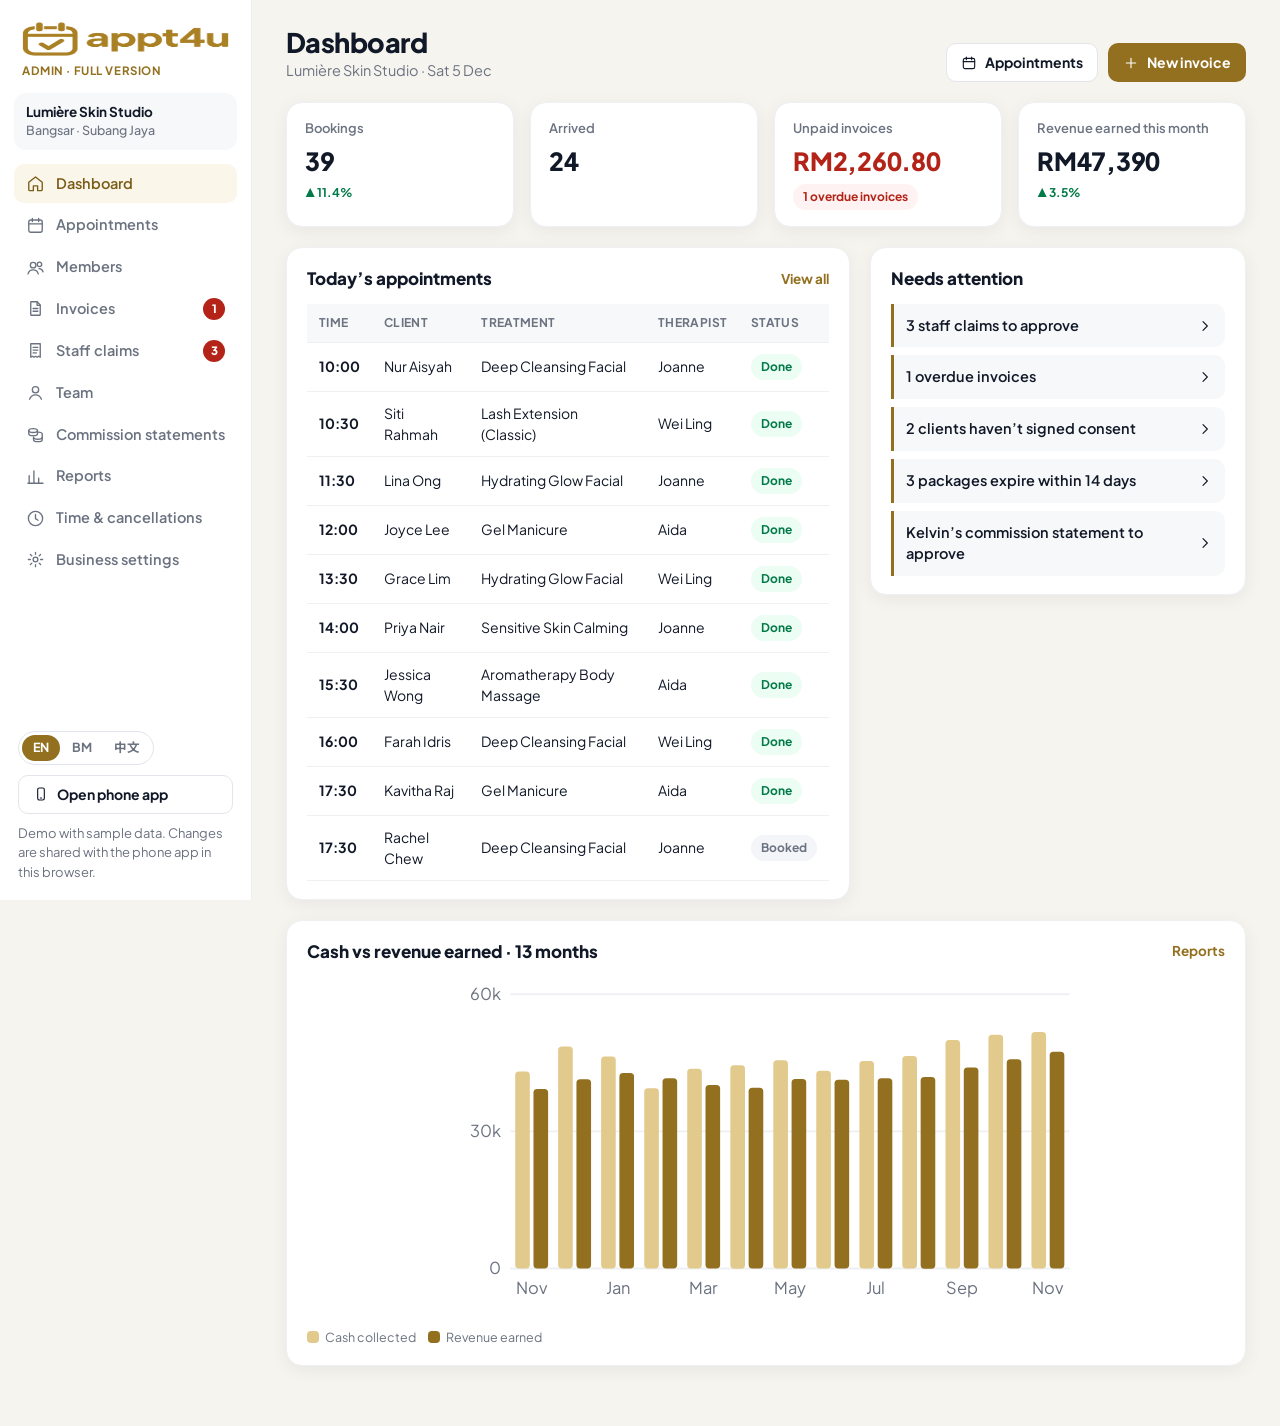
==== admin/index.html @ 76b2eaa9 "Desktop admin (full version) at /admin with Excel export and import - New admin console for computer" ====
<!doctype html>
<html lang="en" data-mode="admin">
<head>
<meta charset="utf-8">
<meta name="viewport" content="width=device-width, initial-scale=1">
<title>appt4u Admin</title>
<meta name="description" content="appt4u admin, full version for computers: appointments, members, invoices, staff claims, team and reports, with Excel export.">
<meta name="theme-color" content="#FFFFFF">
<link rel="icon" href="../icons/favicon-64.png" type="image/png">
<link rel="apple-touch-icon" href="../icons/apple-touch-icon.png">
<link rel="preconnect" href="https://fonts.googleapis.com">
<link rel="preconnect" href="https://fonts.gstatic.com" crossorigin>
<link rel="preconnect" href="https://images.unsplash.com">
<link href="https://fonts.googleapis.com/css2?family=Plus+Jakarta+Sans:wght@400;500;600;700;800&family=Noto+Sans+SC:wght@400;500;700&display=swap" rel="stylesheet">
<link rel="stylesheet" href="../styles.css">
<link rel="stylesheet" href="admin.css">
</head>
<body class="admin">
<div id="admin"></div>
<div id="modal"></div>
<div id="toast" class="toast" role="status" aria-live="polite"></div>
<script src="../app.js"></script>
<script src="admin.js"></script>
</body>
</html>
---- styles.css ----
:root{
  --bg:#FFFFFF;--surface:#FFFFFF;--sand:#F4F5F8;--sand-2:#F7F8FA;--line:#EEF0F4;--line-2:#E2E5EB;
  --ink:#111827;--body:#6B7280;--muted:#6B7280;
  --primary:#93701F;--primary-d:#7A5C18;--primary-50:#FBF6EA;--primary-100:#F4E9CC;--brand:#AA8024;
  --gold:var(--primary);--gold-text:var(--primary);--gold-deep:var(--primary-d);--gold-tint:var(--primary-50);--gold-line:#E8D6A8;
  --rose:#B42318;--rose-tint:#FEF3F2;--sage:#027A48;--sage-tint:#ECFDF3;--amber:#B54708;--amber-tint:#FFFAEB;--star:#F5B301;
  --sans:'Plus Jakarta Sans','Noto Sans SC',-apple-system,BlinkMacSystemFont,'Segoe UI',sans-serif;
  --shadow:0 4px 18px rgba(17,24,39,.06);
  --st:env(safe-area-inset-top,0px);--sb:env(safe-area-inset-bottom,0px);
  color-scheme:light;
}
*{box-sizing:border-box;-webkit-tap-highlight-color:transparent}
html,body{margin:0;height:100%}
body{font-family:var(--sans);color:var(--ink);background:var(--bg);-webkit-font-smoothing:antialiased;font-size:15px;line-height:1.5;overscroll-behavior:none;-webkit-text-size-adjust:100%}
a{color:inherit;text-decoration:none}
button{font:inherit;color:inherit;background:none;border:0;padding:0;cursor:pointer}
input,select,textarea{font:inherit;color:inherit}
p,h1,h2,h3{margin:0}
img{display:block}
.ic{flex:none;display:block}
:focus-visible{outline:2px solid var(--primary);outline-offset:2px}

/* stage & device */
.stage{min-height:100%}
.side{display:none}
.device{position:relative;width:100%;height:100vh;height:100dvh;overflow:hidden;background:var(--bg)}
.app{display:flex;flex-direction:column;height:100%}
@media (min-width:900px){
  body{background:linear-gradient(150deg,#E9DCBF 0%,#F3EBDA 55%,#FBF7EE 100%)}
  .stage{display:flex;align-items:center;justify-content:center;gap:72px;min-height:100vh;padding:24px}
  .side{display:block;width:340px}
  .device{flex:none;width:400px;height:min(860px,calc(100vh - 48px));border-radius:44px;box-shadow:0 0 0 10px #fff,0 30px 80px rgba(110,80,20,.20)}
}

/* chrome */
.safe-top{height:calc(var(--st) + 10px);flex:none}
.topbar{flex:none;display:flex;align-items:center;justify-content:space-between;gap:8px;padding:calc(var(--st) + 8px) 10px 4px;background:var(--bg)}
.tb-title{font-weight:700;font-size:16px;text-align:center;flex:1;white-space:nowrap;overflow:hidden;text-overflow:ellipsis}
.icon-btn{width:40px;height:40px;border-radius:20px;display:inline-flex;align-items:center;justify-content:center;color:var(--ink);flex:none;position:relative}
.icon-btn:active{background:var(--sand)}
.icon-btn.fav-on{color:#E11D48}
.icon-btn.fav-on .ic{fill:#E11D48}
.dot-red{position:absolute;top:8px;right:9px;width:9px;height:9px;border-radius:5px;background:#EF4444;border:2px solid #fff}
.main{flex:1;overflow-y:auto;-webkit-overflow-scrolling:touch;padding:6px 20px 28px;display:flex;flex-direction:column;gap:18px}
.main.center-main{justify-content:center}
.tabbar{flex:none;display:flex;border-top:1px solid var(--line);background:rgba(255,255,255,.96);-webkit-backdrop-filter:blur(12px);backdrop-filter:blur(12px);padding:6px 4px calc(var(--sb) + 6px)}
.tab{flex:1;display:flex;flex-direction:column;align-items:center;gap:3px;padding:6px 0;font-size:11px;color:var(--body);font-weight:500}
.tab.active{color:var(--primary);font-weight:700}
.tab.active .ic{fill:var(--primary-100)}

/* type */
.h1{font-weight:800;font-size:26px;line-height:1.2;letter-spacing:-.02em}
html[lang^="zh"] .h1{font-size:24px;letter-spacing:0}
.display{font-weight:800;font-size:30px;line-height:1.15;letter-spacing:-.02em}
html[lang^="zh"] .display{font-size:27px;letter-spacing:0;line-height:1.3}
.h-serif{font-weight:800;font-size:22px;line-height:1.25;letter-spacing:-.01em}
.h2,.sec-t{font-size:18px;font-weight:700;letter-spacing:-.01em}
.label{font-size:14px;font-weight:700;color:var(--ink)}
.eyebrow{font-size:12px;font-weight:700;letter-spacing:.05em;text-transform:uppercase;color:var(--primary)}
html[lang^="zh"] .eyebrow{letter-spacing:.08em}
.lead{font-size:15px;color:var(--body)}
.muted{color:var(--body)}
.small{font-size:13px}
.strong{font-weight:700}
.center{text-align:center;align-items:center}
.wordmark{font-weight:800;letter-spacing:-.02em;color:var(--primary)}
.nowrap{white-space:nowrap}
.block{display:block}

/* layout */
.stack{display:flex;flex-direction:column;gap:12px}
.stack-sm{display:flex;flex-direction:column;gap:8px}
.stack-xs{display:flex;flex-direction:column;gap:8px}
.stack-lg{display:flex;flex-direction:column;gap:22px}
.row{display:flex;align-items:center;justify-content:space-between;gap:12px}
.row-start{display:flex;align-items:center;gap:12px;min-width:0}
.gap4{gap:4px}
.gap8{gap:8px}
.w100{width:100%}
.pad-top{padding-top:10px}
.grow{flex:1;min-width:0}

/* cards */
.card{background:var(--surface);border:1px solid var(--line);border-radius:16px;padding:16px;box-shadow:var(--shadow)}
.card.gold{border-color:var(--primary-100)}
.card.tint-rose{background:var(--rose-tint);border-color:transparent;box-shadow:none}
.card.tint-sage{background:var(--sage-tint);border-color:transparent;box-shadow:none;color:var(--sage)}
.card.tint-gold{background:var(--primary-50);border-color:transparent;box-shadow:none}
.card.flat{box-shadow:none}
button.card,a.card{display:flex;width:100%;text-align:left}

/* buttons */
.btn{display:inline-flex;align-items:center;justify-content:center;gap:8px;border-radius:12px;padding:14px 18px;font-weight:700;font-size:15px;border:1px solid transparent;transition:transform .08s ease,opacity .2s;text-align:center}
.btn:active{transform:scale(.98)}
.btn[disabled]{opacity:.45;pointer-events:none;box-shadow:none}
.btn-primary,.btn-ink{background:var(--primary);color:#fff;box-shadow:0 6px 16px rgba(147,112,31,.25)}
.btn-dark{background:var(--ink);color:#fff}
.btn-outline{background:#fff;border-color:var(--line-2);color:var(--ink)}
.btn-ghost{color:var(--primary)}
.btn-soft{background:var(--primary-50);color:var(--primary-d)}
.btn-sm{padding:8px 14px;border-radius:10px;font-size:14px;box-shadow:none}
.btn-block{width:100%}
.langseg{display:inline-flex;align-items:center;gap:2px;padding:3px;border-radius:999px;background:#fff;border:1px solid var(--line-2);box-shadow:var(--shadow);flex:none}
.langseg button{border:0;background:transparent;border-radius:999px;min-width:38px;padding:6px 10px;font-size:12.5px;font-weight:700;color:var(--body);line-height:1.1}
.langseg button.on{background:var(--primary);color:#fff}
.app-icon{width:40px;height:40px;border-radius:10px;border:1px solid var(--line-2);flex:none;display:block}
.wrap{flex-wrap:wrap}

/* chips & pills */
.chips{display:flex;flex-wrap:wrap;gap:8px}
.chip{display:inline-flex;align-items:center;gap:6px;padding:9px 14px;border-radius:10px;border:1px solid var(--line-2);background:#fff;font-size:14px;font-weight:600;color:var(--body);white-space:nowrap}
.chip.on{background:var(--primary);border-color:var(--primary);color:#fff}
.hscroll{display:flex;gap:8px;overflow-x:auto;scrollbar-width:none;margin:0 -20px;padding:2px 20px;flex:none}
.hscroll::-webkit-scrollbar{display:none}
.pill{display:inline-flex;align-items:center;gap:4px;font-size:12px;font-weight:700;padding:4px 10px;border-radius:999px;white-space:nowrap;align-self:flex-start}
.pill.sage{background:var(--sage-tint);color:var(--sage)}
.pill.rose{background:var(--rose-tint);color:var(--rose)}
.pill.gold{background:var(--primary-50);color:var(--primary-d)}
.pill.amber{background:var(--amber-tint);color:var(--amber)}
.pill.ink{background:var(--ink);color:#fff}
.pill.grey{background:var(--sand);color:var(--body)}
.seg{display:flex;background:var(--sand);border-radius:12px;padding:4px;gap:4px;flex:none}
.seg a,.seg button{flex:1;text-align:center;padding:9px 6px;border-radius:9px;font-size:14px;font-weight:600;color:var(--body);white-space:nowrap}
.seg .on{background:#fff;color:var(--ink);box-shadow:0 1px 3px rgba(17,24,39,.08)}

/* home */
.loc-row{display:flex;align-items:center;justify-content:space-between;gap:12px;padding-top:4px}
.loc{display:flex;flex-direction:column;align-items:flex-start;gap:1px;text-align:left}
.loc-l{display:flex;align-items:center;gap:4px;font-size:12.5px;color:var(--body)}
.loc-l .ic{color:var(--primary)}
.loc-v{display:flex;align-items:center;gap:4px;font-weight:700;font-size:16px}
.searchbar{display:flex;align-items:center;gap:10px;background:var(--sand);border-radius:12px;padding:0 14px;height:48px;color:var(--body);flex:none}
.searchbar input{flex:1;border:0;background:transparent;outline:none;font-size:15px;color:var(--ink);min-width:0;height:100%}
.searchbar input::placeholder{color:#8B92A0}
.promo{position:relative;display:block;border-radius:16px;overflow:hidden;background:var(--primary);min-height:152px;flex:none}
.promo-img{position:absolute;right:0;top:0;width:60%;height:100%;object-fit:cover}
.promo::after{content:"";position:absolute;inset:0;background:linear-gradient(90deg,var(--primary) 38%,rgba(147,112,31,.6) 60%,rgba(147,112,31,0) 88%)}
.promo-body{position:relative;z-index:1;padding:18px;display:flex;flex-direction:column;gap:2px;max-width:68%;color:#fff}
.promo-eb{font-weight:700;font-size:14px}
.promo-t{font-weight:800;font-size:27px;line-height:1.1;letter-spacing:-.02em}
.promo-s{font-size:12.5px;opacity:.95}
.promo-btn{margin-top:10px;align-self:flex-start;background:#fff;color:var(--ink);font-weight:700;font-size:13px;padding:8px 14px;border-radius:8px}
.sec-head{display:flex;align-items:center;justify-content:space-between;gap:12px;margin-bottom:-6px}
.link-btn{display:inline-flex;align-items:center;gap:6px;color:var(--primary);font-weight:600;font-size:14px}
.biz{display:flex;gap:14px;align-items:center;padding:10px}
.biz-img{width:96px;height:96px;border-radius:12px;object-fit:cover;flex:none;background:var(--sand)}
.biz-img.sm{width:52px;height:52px;border-radius:10px}
.biz-body{flex:1;min-width:0;display:flex;flex-direction:column;gap:6px}
.biz-name{font-weight:700;font-size:16px;line-height:1.25}
.rating{display:inline-flex;align-items:center;gap:4px;font-size:13.5px}
.star{color:var(--star)}
.upc{display:flex;align-items:center;gap:14px}
.datebox{width:56px;flex:none;border-radius:12px;background:var(--primary-50);color:var(--primary);display:flex;flex-direction:column;align-items:center;padding:8px 0;line-height:1.15}
.datebox b{font-size:22px;font-weight:800}
.datebox span{font-size:11.5px;font-weight:700;text-transform:uppercase}
.qr-btn{background:var(--primary-50);color:var(--primary)}
.banner{display:flex;align-items:center;justify-content:space-between;gap:10px;background:var(--primary-50);border:0;box-shadow:none;padding:12px 14px}

/* business detail */
.hero-img{width:100%;height:190px;object-fit:cover;border-radius:16px;background:var(--sand);flex:none}
.meta{display:flex;flex-direction:column;gap:6px;color:var(--body);font-size:14px}
.meta span{display:flex;align-items:center;gap:8px}
.tabs-u{display:flex;gap:22px;border-bottom:1px solid var(--line);overflow-x:auto;scrollbar-width:none;margin:0 -20px;padding:0 20px;flex:none}
.tabs-u::-webkit-scrollbar{display:none}
.tabs-u a{padding:10px 0;font-weight:600;font-size:14.5px;color:var(--body);white-space:nowrap;border-bottom:2px solid transparent;margin-bottom:-1px}
.tabs-u a.on{color:var(--primary);border-bottom-color:var(--primary)}
.srow{display:flex;align-items:center;gap:14px;width:100%;text-align:left;padding:14px 16px;border-radius:14px;background:var(--sand-2);border:1px solid transparent}
.srow.on{background:var(--primary-50);border-color:var(--primary-100)}
.srow-n{display:block;font-weight:700;font-size:15.5px}
.check{width:24px;height:24px;border-radius:12px;border:2px solid var(--line-2);flex:none;display:inline-flex;align-items:center;justify-content:center;color:#fff;background:#fff}
.srow.on .check{background:var(--primary);border-color:var(--primary)}
.sticky-cta{position:sticky;bottom:-28px;margin:0 -20px -28px;padding:14px 20px 22px;background:linear-gradient(rgba(255,255,255,0),#fff 30%);z-index:2}

/* booking time */
.date{flex:none;width:58px;padding:9px 0;border-radius:14px;border:1px solid var(--line-2);background:#fff;display:flex;flex-direction:column;align-items:center;gap:1px;font-size:12px;color:var(--body);font-weight:600}
.date b{font-size:19px;color:var(--ink);font-weight:800}
.date.on{background:var(--primary);border-color:var(--primary);color:#fff}
.date.on b{color:#fff}
.date small{font-size:11px;font-weight:700;color:var(--primary);line-height:1.2}
.date.on small{color:#fff}
.slots{display:grid;grid-template-columns:repeat(3,1fr);gap:8px}
.slot{padding:12px 4px;border-radius:12px;border:1px solid var(--line-2);background:#fff;font-weight:700;font-size:15px}
.slot.on{background:var(--primary);color:#fff;border-color:var(--primary)}
.slot.full,.slot.past,.slot.mine{color:#9CA3AF;background:var(--sand-2);border-color:var(--line);font-weight:500;cursor:default}
.slot.full{text-decoration:line-through}
.opt{display:flex;align-items:center;gap:12px;width:100%;padding:14px 16px;border-radius:14px;border:1px solid var(--line-2);background:#fff;text-align:left;font-size:15px}
.opt .ic{color:var(--primary)}
.opt.on{border-color:var(--primary);background:var(--primary-50)}
.radio{width:20px;height:20px;border-radius:10px;border:2px solid var(--line-2);flex:none;position:relative;background:#fff}
.opt.on .radio{border-color:var(--primary)}
.opt.on .radio::after{content:"";position:absolute;inset:3px;border-radius:50%;background:var(--primary)}
.note{display:flex;align-items:center;gap:8px;font-size:14px;padding:10px 14px;border-radius:12px}
.note.sage{background:var(--sage-tint);color:var(--sage)}
.note.rose{background:var(--rose-tint);color:var(--rose)}
.note.gold{background:var(--primary-50);color:var(--primary-d)}
.sumcard{display:flex;gap:12px;align-items:center}
.done-icon{color:var(--sage)}
.done .lines{line-height:1.75}

/* wallet */
.dots{display:flex;flex-wrap:wrap;gap:10px;padding:4px 0}
.dot{width:20px;height:20px;border-radius:10px;background:var(--primary)}
.dot.used{background:var(--line-2)}
.dot.held{background:#fff;border:2px solid var(--primary)}
.li{display:flex;align-items:center;justify-content:space-between;gap:12px;padding:12px 0;border-bottom:1px solid var(--line)}
.li:last-child{border-bottom:0}
.li .r{text-align:right;flex:none}
.plus{color:var(--sage);font-weight:700}
.minus{color:var(--rose);font-weight:700}

/* menu */
.menu{padding:2px 16px}
.menu-item{display:flex;align-items:center;gap:14px;width:100%;padding:14px 0;border-bottom:1px solid var(--line);text-align:left;font-weight:500}
.menu-item:last-child{border-bottom:0}
.menu-item .ic{color:var(--primary)}
.menu-item .val{color:var(--body);font-size:14px;white-space:nowrap}

/* forms */
.field{width:100%;border:1px solid var(--line-2);border-radius:12px;padding:14px 16px;font-size:16px;background:#fff;outline:none}
.field:focus{border-color:var(--primary)}
.field-wrap{display:flex;align-items:center;border:1px solid var(--line-2);border-radius:12px;background:#fff;overflow:hidden}
.field-wrap:focus-within{border-color:var(--primary)}
.field-wrap .prefix{padding:0 12px 0 16px;color:var(--body);font-weight:700;border-right:1px solid var(--line);align-self:stretch;display:flex;align-items:center}
.field-wrap .field{border:0;border-radius:0}
.otp{text-align:center;letter-spacing:.5em;font-size:24px;font-weight:700}
select.field{appearance:none;-webkit-appearance:none;background-image:url("data:image/svg+xml,%3Csvg xmlns='http://www.w3.org/2000/svg' width='16' height='16' viewBox='0 0 24 24' fill='none' stroke='%236B7280' stroke-width='2' stroke-linecap='round'%3E%3Cpath d='M6 9l6 6 6-6'/%3E%3C/svg%3E");background-repeat:no-repeat;background-position:right 14px center;padding-right:40px}
.switch{appearance:none;-webkit-appearance:none;width:50px;height:30px;border-radius:15px;background:var(--line-2);position:relative;cursor:pointer;transition:background .2s;flex:none;margin:0}
.switch::after{content:"";position:absolute;top:3px;left:3px;width:24px;height:24px;border-radius:12px;background:#fff;box-shadow:0 1px 3px rgba(0,0,0,.15);transition:transform .2s}
.switch:checked{background:var(--primary)}
.switch:checked::after{transform:translateX(20px)}
.toggle-row{padding:4px 2px;cursor:pointer}

/* sheet & toast */
#layer{position:absolute;inset:0;pointer-events:none;z-index:20}
#layer.open{pointer-events:auto}
.scrim{position:absolute;inset:0;background:rgba(17,24,39,.4);opacity:0;transition:opacity .25s}
#layer.open .scrim{opacity:1}
.sheet{position:absolute;left:0;right:0;bottom:0;background:#fff;border-radius:24px 24px 0 0;padding:10px 20px calc(var(--sb) + 20px);display:flex;flex-direction:column;gap:14px;transform:translateY(100%);transition:transform .28s cubic-bezier(.2,.8,.2,1);max-height:88%;overflow-y:auto}
#layer.open .sheet{transform:none}
.handle{width:44px;height:5px;border-radius:3px;background:var(--line-2);align-self:center;flex:none}
.toast{position:absolute;left:50%;bottom:calc(var(--sb) + 88px);transform:translate(-50%,16px);background:var(--ink);color:#fff;padding:12px 18px;border-radius:12px;font-size:14px;opacity:0;pointer-events:none;transition:opacity .25s,transform .25s;z-index:30;width:max-content;max-width:86%;text-align:center}
.toast.show{opacity:1;transform:translate(-50%,0)}

/* welcome */
.welcome{display:flex;flex-direction:column;height:100%}
.welcome-photo{position:relative;flex:1;min-height:220px}
.welcome-photo>img{position:absolute;inset:0;width:100%;height:100%;object-fit:cover;border-radius:0 0 28px 28px;background:var(--sand)}
.welcome-top{position:absolute;left:16px;right:16px;top:calc(var(--st) + 14px);display:flex;justify-content:space-between;align-items:center}
.brand-chip{background:#fff;border-radius:999px;padding:7px 14px;display:flex;align-items:center;box-shadow:var(--shadow)}
.logo-chip{height:24px;width:auto;display:block}
.welcome-body{flex:none;padding:22px 20px calc(var(--sb) + 22px);display:flex;flex-direction:column;gap:14px}

/* admin */
.brand-mini{display:flex;align-items:center;gap:10px;font-weight:700;font-size:14px;min-width:0}
.mark{width:32px;height:32px;border-radius:10px;background:var(--primary-50);color:var(--primary);display:inline-flex;align-items:center;justify-content:center;font-weight:800;font-size:15px;flex:none;line-height:1}
.mark.dark{background:var(--primary);color:#fff}
.mark.lg{width:44px;height:44px;border-radius:12px;font-size:20px}
.avatar{width:48px;height:48px;border-radius:24px;background:var(--primary-50);color:var(--primary);display:inline-flex;align-items:center;justify-content:center;font-weight:800;flex:none}
.avatar.lg{width:56px;height:56px;border-radius:28px;font-size:18px}
.avatar.sm{width:40px;height:40px;font-size:13px}
.tiles{display:grid;grid-template-columns:1fr 1fr;gap:12px}
.tile{background:#fff;border:1px solid var(--line);border-radius:16px;padding:14px 16px;display:flex;flex-direction:column;gap:2px}
.tile-l{font-size:13px;color:var(--body)}
.tile-v{font-size:22px;font-weight:800}
.offer{display:flex;align-items:center;justify-content:space-between;gap:12px}
.offer-t{font-weight:700}
.offer .ic{color:var(--rose)}
.page-top{align-items:flex-end}
.kpis{display:grid;grid-template-columns:1fr 1fr;gap:10px}
.kpi{background:#fff;border:1px solid var(--line);border-radius:14px;padding:12px 14px;display:flex;flex-direction:column;gap:1px;box-shadow:var(--shadow)}
.kpi-l{font-size:12.5px;color:var(--body);font-weight:500}
.kpi-v{font-size:21px;font-weight:800;letter-spacing:-.01em;font-variant-numeric:tabular-nums}
.delta{font-size:12px;font-weight:700}
.delta.up{color:var(--sage)}
.delta.down{color:var(--rose)}
.delta.flat{color:var(--body)}
.att{display:flex;align-items:center;justify-content:space-between;gap:8px;padding:9px 0 9px 12px;border-left:3px solid var(--primary);font-size:14.5px}
.appt{display:flex;align-items:center;gap:12px;padding:12px 14px}
.appt-time{font-weight:800;width:46px;flex:none;font-variant-numeric:tabular-nums}
.mrow{display:flex;align-items:center;gap:12px;padding:12px 0;border-bottom:1px solid var(--line)}
.mrow:last-child{border-bottom:0}
.statrow{display:flex;justify-content:space-between;gap:12px;padding:9px 0;border-bottom:1px solid var(--line);font-size:14.5px}
.statrow:last-child{border-bottom:0}
.statrow span:first-child{color:var(--body)}
.statrow b{font-weight:700;text-align:right}

/* gantt */
.gantt{border:1px solid var(--line);border-radius:16px;background:#fff;overflow:hidden;flex:none}
.g-scroll{overflow-x:auto}
.g-row{display:flex;align-items:stretch;border-bottom:1px solid var(--line);width:max-content}
.g-row:last-child{border-bottom:0}
.g-row.sep{border-bottom:2px solid var(--line-2)}
.g-label{position:sticky;left:0;z-index:2;width:86px;flex:none;background:#fff;padding:6px 10px;font-size:12.5px;font-weight:700;border-right:1px solid var(--line);display:flex;align-items:center;line-height:1.2}
.g-track{position:relative;height:50px;flex:none;background-image:linear-gradient(to right,var(--line) 1px,transparent 1px);background-size:80px 100%}
.g-head .g-track{height:28px;background:none}
.g-head .g-label{background:var(--sand-2)}
.g-hour{position:absolute;top:6px;font-size:11px;color:var(--body);transform:translateX(3px)}
.g-b{position:absolute;top:6px;bottom:6px;border-radius:8px;padding:3px 7px;font-size:11px;font-weight:600;line-height:1.25;overflow:hidden;white-space:nowrap;text-overflow:ellipsis;background:var(--primary-50);color:var(--primary-d)}
.g-b.room{background:var(--sage-tint);color:var(--sage)}
.g-b.clean{background:var(--sand);color:var(--body);font-weight:500}
.g-b.mine{background:var(--amber-tint);color:var(--amber);box-shadow:inset 0 0 0 1px #F5B301}
.legend{display:flex;flex-wrap:wrap;gap:12px;font-size:12.5px;color:var(--body)}
.legend i{display:inline-block;width:12px;height:12px;border-radius:4px;margin-right:6px;vertical-align:-1px}

/* reports */
.rk{display:flex;flex-direction:column;gap:6px;padding:10px 0;border-bottom:1px solid var(--line)}
.rk:last-child{border-bottom:0}
.bar{height:8px;border-radius:4px;background:var(--sand)}
.bar>span{display:block;height:100%;border-radius:4px;background:var(--primary)}
.bar.neg>span{background:var(--rose)}
.tbl{width:100%;border-collapse:collapse;font-size:14px}
.tbl td,.tbl th{padding:9px 0;border-bottom:1px solid var(--line);text-align:left;vertical-align:top}
.tbl th{font-size:12px;color:var(--body);font-weight:700}
.tbl .num{text-align:right;font-variant-numeric:tabular-nums;white-space:nowrap;padding-left:8px}
.tbl tr.total td{font-weight:800;border-bottom:0}
.stackbar{display:flex;height:14px;border-radius:7px;overflow:hidden;gap:2px}
.chart svg{width:100%;height:auto;display:block}
.drivers{display:grid;grid-template-columns:repeat(3,1fr);gap:8px}
.driver{background:var(--sand-2);border-radius:12px;padding:10px;display:flex;flex-direction:column;gap:2px}
.driver b{font-size:16px}
.ctrl{display:flex;flex-direction:column;gap:8px;flex:none}

/* misc */
.qr{background:#fff;border:1px solid var(--line);border-radius:16px;padding:14px;display:inline-flex}
.copybox{display:flex;align-items:center;gap:8px;border:1px dashed var(--gold-line);border-radius:12px;padding:10px 12px;background:var(--primary-50);font-weight:600;font-size:14px;word-break:break-all}
.msg{background:var(--sage-tint);border-radius:16px 16px 16px 4px;padding:12px 14px;font-size:14px;color:var(--ink)}
.thumb{width:56px;height:56px;border-radius:12px;background:var(--primary-50);display:inline-flex;align-items:center;justify-content:center;flex:none;overflow:hidden}
.thumb svg{width:100%;height:100%}

/* side panel (desktop) */
.side-inner{display:flex;flex-direction:column;gap:18px}
.side-brand{display:flex;align-items:center}
.logo-side{height:52px;width:auto;display:block}
.side-title{font-size:42px;font-weight:800;line-height:1.08;letter-spacing:-.03em}
html[lang^="zh"] .side-title{font-size:36px;letter-spacing:0;line-height:1.25}
.side-roles{display:flex;flex-wrap:wrap;gap:8px}
.side .muted{color:#4B5563}

/* wallet across several stores */
.store-stats{display:grid;grid-template-columns:repeat(3,1fr);gap:8px;padding-top:12px;margin-top:4px;border-top:1px solid var(--line)}
.store-stats span{display:flex;flex-direction:column;gap:2px;font-size:12px;color:var(--body);min-width:0}
.store-stats b{font-size:17px;font-weight:800;color:var(--ink)}
.thumbs{display:flex;flex:none}
.thumbs img{width:36px;height:36px;border-radius:50%;border:2px solid #fff;object-fit:cover;background:var(--sand);margin-left:-12px}
.thumbs img:first-child{margin-left:0}
.biz-img.xs{width:40px;height:40px;border-radius:10px}
.exp-txt{color:var(--rose);font-weight:600}
.note>span{min-width:0}

/* staff timing and cancellations */
.tlog{display:flex;flex-direction:column;gap:3px;font-size:13px;color:var(--body);padding:8px 10px;background:var(--sand-2);border-radius:10px}
.t-bad{color:var(--rose);font-weight:700}
.t-ok{color:var(--sage);font-weight:600}
.is-cx{opacity:.62}
.is-cx .strong{text-decoration:line-through}
.appt-r{display:flex;align-items:center;gap:4px;flex:none}
.flags{display:flex;flex-wrap:wrap;gap:4px;margin-top:6px}
.ev{display:flex;gap:10px;padding:7px 0;border-bottom:1px solid var(--primary-100);font-size:13.5px}
.ev:last-child{border-bottom:0}
.ev-t{font-weight:800;width:42px;flex:none;font-variant-numeric:tabular-nums}

/* claims and invoices */
.two{display:grid;grid-template-columns:1fr 1fr;gap:12px}
.two>*{min-width:0}
.tile{display:flex;flex-direction:column;align-items:flex-start;gap:10px;font-weight:700;font-size:15px}
.tile .ic{color:var(--primary)}
.tile.is-off{opacity:.45;box-shadow:none}
.r-col{text-align:right;flex:none}
.r-col .pill{margin-top:4px}
.ic-box{width:40px;height:40px;border-radius:12px;background:var(--primary-50);color:var(--primary);display:inline-flex;align-items:center;justify-content:center;flex:none}
.filebtn{position:relative;display:flex;align-items:center;gap:10px;border:1px dashed var(--gold-line);border-radius:12px;padding:14px 16px;background:var(--primary-50);color:var(--primary-d);font-weight:600;cursor:pointer;min-width:0}
.filebtn span{overflow:hidden;text-overflow:ellipsis;white-space:nowrap}
.filebtn input{position:absolute;inset:0;opacity:0;cursor:pointer}
.inv-line{padding:12px 14px}
.inv-line label{display:flex;flex-direction:column;gap:4px;font-size:12px;color:var(--body);flex:1;min-width:0}
.field.sm{padding:10px 12px}
textarea.field{min-height:84px;resize:vertical;font-family:inherit;line-height:1.4}
.statrow.total{font-weight:800;font-size:16px}
.statrow.total span:first-child{color:var(--ink)}
.invdoc{padding:20px}
.inv-biz{font-weight:800;font-size:16px}
.inv-title{font-weight:800;font-size:22px;letter-spacing:.06em;text-transform:uppercase;color:var(--primary)}
.inv-meta{display:grid;grid-template-columns:1fr 1fr;gap:12px;font-size:12.5px;color:var(--body)}
.inv-meta b{display:block;color:var(--ink);font-size:14px;margin-top:2px}
.inv-meta span>span{display:block;font-size:12.5px}
@media print{
  @page{margin:14mm}
  html,body{background:#fff!important}
  body *{visibility:hidden}
  .invdoc,.invdoc *{visibility:visible}
  .invdoc{position:fixed;left:0;top:0;width:100%;border:0;box-shadow:none;padding:0}
}
.inv-line label .field{color:var(--ink);font-size:16px}
---- admin/admin.css ----
/* appt4u admin — full version for computers. Builds on ../styles.css (tokens, buttons, pills, fields). */
html,body{height:auto;min-height:100%}
body.admin{background:#F6F4EF!important;font-size:14.5px}
.admin .toast{position:fixed;bottom:28px;z-index:60;max-width:min(560px,calc(100vw - 32px));text-align:center}

.ad{display:grid;grid-template-columns:252px minmax(0,1fr);min-height:100vh}
.ad-side{position:sticky;top:0;height:100vh;overflow:auto;background:#fff;border-right:1px solid var(--line);padding:22px 14px 18px;display:flex;flex-direction:column;gap:14px}
.ad-logo{display:flex;flex-direction:column;gap:6px;padding:0 8px}
.ad-logo img{height:34px;width:auto}
.ad-tag{font-size:11.5px;font-weight:700;letter-spacing:.05em;text-transform:uppercase;color:var(--primary)}
.ad-biz{padding:10px 12px;border-radius:12px;background:var(--sand-2);font-weight:700;font-size:13.5px;line-height:1.35}
.ad-biz span{font-weight:500;color:var(--body);font-size:12.5px}
.ad-nav{display:flex;flex-direction:column;gap:2px}
.ad-nav a{display:flex;align-items:center;gap:11px;padding:9px 12px;border-radius:10px;color:var(--body);font-weight:600;font-size:14.5px}
.ad-nav a:hover{background:var(--sand-2);color:var(--ink)}
.ad-nav a.on{background:var(--primary-50);color:var(--primary-d)}
.ad-nav a span{flex:1}
.ad-nav .badge{flex:none;min-width:22px;height:22px;border-radius:11px;background:var(--rose);color:#fff;font-size:11.5px;font-weight:800;display:inline-flex;align-items:center;justify-content:center;padding:0 6px}
.ad-side-foot{margin-top:auto;display:flex;flex-direction:column;gap:10px;padding:0 4px}
.ad-side-foot .langseg{box-shadow:none;align-self:flex-start}
.ad-side-foot .btn{justify-content:flex-start}

.ad-main{padding:26px 34px 60px;min-width:0;display:flex;flex-direction:column;gap:20px}
.ad-head{display:flex;align-items:flex-end;justify-content:space-between;gap:16px;flex-wrap:wrap}
.ad-title{font-size:27px;font-weight:800;letter-spacing:-.02em;line-height:1.2}
.ad-head .muted{margin-top:2px}
.ad-head-act{display:flex;gap:10px;flex-wrap:wrap;align-items:center}
.ad-crumb{font-size:13px;color:var(--body);display:flex;gap:6px;align-items:center}
.ad-crumb a{color:var(--primary);font-weight:600}

.ad-kpis{display:grid;grid-template-columns:repeat(4,minmax(0,1fr));gap:16px}
.ad-kpi{background:#fff;border:1px solid var(--line);border-radius:16px;padding:16px 18px;display:flex;flex-direction:column;gap:4px;box-shadow:var(--shadow)}
.ad-kpi-l{font-size:13px;color:var(--body);font-weight:600}
.ad-kpi-v{font-size:25px;font-weight:800;letter-spacing:-.01em;font-variant-numeric:tabular-nums}
.ad-kpi.warn .ad-kpi-v{color:var(--rose)}
.ad-card{background:#fff;border:1px solid var(--line);border-radius:16px;box-shadow:var(--shadow);padding:18px 20px;display:flex;flex-direction:column;gap:12px;min-width:0}
.ad-card h2{font-size:17px;font-weight:800}
.ad-card-h{display:flex;align-items:center;justify-content:space-between;gap:12px}
.ad-card .link{color:var(--primary);font-weight:700;font-size:13.5px}
.ad-grid2{display:grid;grid-template-columns:minmax(0,1.5fr) minmax(0,1fr);gap:20px;align-items:start}
.ad-grid2.even{grid-template-columns:repeat(2,minmax(0,1fr))}
.ad-chart svg{width:100%;height:auto;display:block;max-height:340px}
.ad-att a{display:flex;align-items:center;justify-content:space-between;gap:8px;padding:11px 12px;border-left:3px solid var(--primary);background:var(--sand-2);border-radius:0 10px 10px 0;font-weight:600}
.ad-att a+a{margin-top:8px}

/* data tables */
.dt-wrap{padding:0;gap:0;overflow:hidden}
.dt-bar{display:flex;gap:10px;align-items:center;flex-wrap:wrap;padding:14px 16px;border-bottom:1px solid var(--line)}
.dt-search{display:flex;align-items:center;gap:8px;border:1px solid var(--line-2);border-radius:10px;padding:0 12px;height:38px;min-width:240px;background:#fff;color:var(--body)}
.dt-search input{border:0;outline:0;flex:1;font-size:14px;color:var(--ink);background:transparent;min-width:0}
.dt-filter{height:38px;border:1px solid var(--line-2);border-radius:10px;padding:0 34px 0 12px;font-size:14px;background:#fff url("data:image/svg+xml,%3Csvg xmlns='http://www.w3.org/2000/svg' width='14' height='14' viewBox='0 0 24 24' fill='none' stroke='%236B7280' stroke-width='2' stroke-linecap='round'%3E%3Cpath d='M6 9l6 6 6-6'/%3E%3C/svg%3E") no-repeat right 12px center;appearance:none;-webkit-appearance:none;cursor:pointer}
.dt-bar .grow{flex:1}
.dt-scroll{overflow:auto;max-height:calc(100vh - 230px)}
.dt{width:100%;border-collapse:separate;border-spacing:0;font-size:14px}
.dt th{position:sticky;top:0;z-index:1;text-align:left;font-size:12px;font-weight:700;letter-spacing:.03em;text-transform:uppercase;color:var(--body);background:var(--sand-2);padding:10px 14px;white-space:nowrap;border-bottom:1px solid var(--line);cursor:pointer;user-select:none}
.dt th.nosort{cursor:default}
.dt th:hover:not(.nosort){color:var(--ink)}
.dt td{padding:11px 14px;border-bottom:1px solid var(--line);vertical-align:middle}
.dt tbody tr:hover td{background:#FCFAF4}
.dt .num{text-align:right;font-variant-numeric:tabular-nums;white-space:nowrap}
.dt .nowrap{white-space:nowrap}
.dt tfoot td{font-weight:800;background:var(--sand-2);border-bottom:0;position:sticky;bottom:0}
.dt .acts{display:flex;gap:6px;justify-content:flex-end;white-space:nowrap}
.dt .btn-sm{padding:6px 11px;font-size:13px}
.dt a.strong{color:var(--ink)}
.dt a.strong:hover{color:var(--primary)}
.dt .sub{display:block;font-size:12.5px;color:var(--body)}
.who{display:flex;align-items:center;gap:10px}
.who .avatar{width:32px;height:32px;font-size:12px}
.dt select.field,.dt input.field{padding:7px 10px;font-size:14px;border-radius:9px;height:36px}
.dt select.field{padding-right:32px;background-position:right 10px center}
.dt .t-bad,.ad-card .t-bad{color:var(--rose);font-weight:700}

/* simple tables inside cards */
.ad-card .tbl td,.ad-card .tbl th{padding:9px 0}

/* invoices */
.inv-layout{display:grid;grid-template-columns:minmax(0,1.35fr) minmax(320px,.9fr);gap:22px;align-items:start}
.inv-layout.edit{grid-template-columns:minmax(0,1fr) minmax(0,1fr)}
.inv-side{position:sticky;top:20px;display:flex;flex-direction:column;gap:14px}
.invdoc.big{padding:34px 38px;gap:18px;border-radius:16px}
.invdoc.big .inv-title{font-size:28px}
.invdoc.big .inv-meta{grid-template-columns:repeat(4,minmax(0,1fr));font-size:12.5px}
.invdoc .inv-logo{height:30px;width:auto;margin-bottom:6px}
.invdoc .tot{margin-left:auto;width:min(320px,100%)}
.ed-lines{width:100%;border-collapse:collapse;font-size:14px}
.ed-lines th{text-align:left;font-size:12px;color:var(--body);font-weight:700;padding:0 6px 6px}
.ed-lines td{padding:4px 6px;vertical-align:middle}
.ed-lines .field{padding:9px 10px;font-size:14px;border-radius:9px}
.ed-lines .q{width:72px}.ed-lines .p{width:110px}
.ed-lines .amt{width:110px;text-align:right;font-weight:700;font-variant-numeric:tabular-nums;white-space:nowrap}
.ed-grid{display:grid;grid-template-columns:repeat(2,minmax(0,1fr));gap:12px}
.ed-grid label,.ed-col{display:flex;flex-direction:column;gap:6px}
.ed-grid .label,.ed-col .label{font-size:13px}
.ad-card .field{padding:11px 14px;font-size:14.5px}
.ad-card textarea.field{min-height:76px}
.upl{position:relative;overflow:hidden}
.upl input{position:absolute;inset:0;opacity:0;cursor:pointer}

/* modal */
#modal{position:fixed;inset:0;z-index:50;display:none}
#modal.open{display:block}
.md-scrim{position:absolute;inset:0;background:rgba(17,24,39,.42)}
.md{position:absolute;left:50%;top:50%;transform:translate(-50%,-50%);width:min(520px,calc(100vw - 32px));max-height:calc(100vh - 48px);overflow:auto;background:#fff;border-radius:18px;padding:22px 24px;display:flex;flex-direction:column;gap:12px;box-shadow:0 30px 80px rgba(17,24,39,.25)}
.md h2{font-size:19px;font-weight:800}
.md ul{margin:0;padding-left:18px;color:var(--body);font-size:13.5px}

/* settings */
.set-grid{display:grid;grid-template-columns:repeat(2,minmax(0,1fr));gap:20px;align-items:start}

@media (max-width:1180px){
  .ad-kpis{grid-template-columns:repeat(2,minmax(0,1fr))}
  .ad-grid2,.ad-grid2.even,.inv-layout,.inv-layout.edit,.set-grid{grid-template-columns:minmax(0,1fr)}
  .inv-side{position:static}
}
@media (max-width:860px){
  .ad{grid-template-columns:minmax(0,1fr)}
  .ad-side{position:static;height:auto;flex-direction:column;border-right:0;border-bottom:1px solid var(--line)}
  .ad-nav{flex-direction:row;overflow-x:auto;gap:4px}
  .ad-nav a{white-space:nowrap}
  .ad-side-foot{margin-top:0}
  .ad-main{padding:18px 16px 48px}
  .invdoc.big{padding:22px}
  .invdoc.big .inv-meta{grid-template-columns:repeat(2,minmax(0,1fr))}
}
@media print{
  .ad-side,.ad-head,.inv-side,.toast,#modal{display:none!important}
}
.dt .wide{min-width:240px}
.dt td .sub{white-space:nowrap}
.dt th,.dt td{padding-left:12px;padding-right:12px}
.dt .acts .icon-btn{width:34px;height:34px;color:var(--body)}
.dt .acts .icon-btn:hover{background:var(--rose-tint);color:var(--rose)}
.dt td .pill{white-space:nowrap}
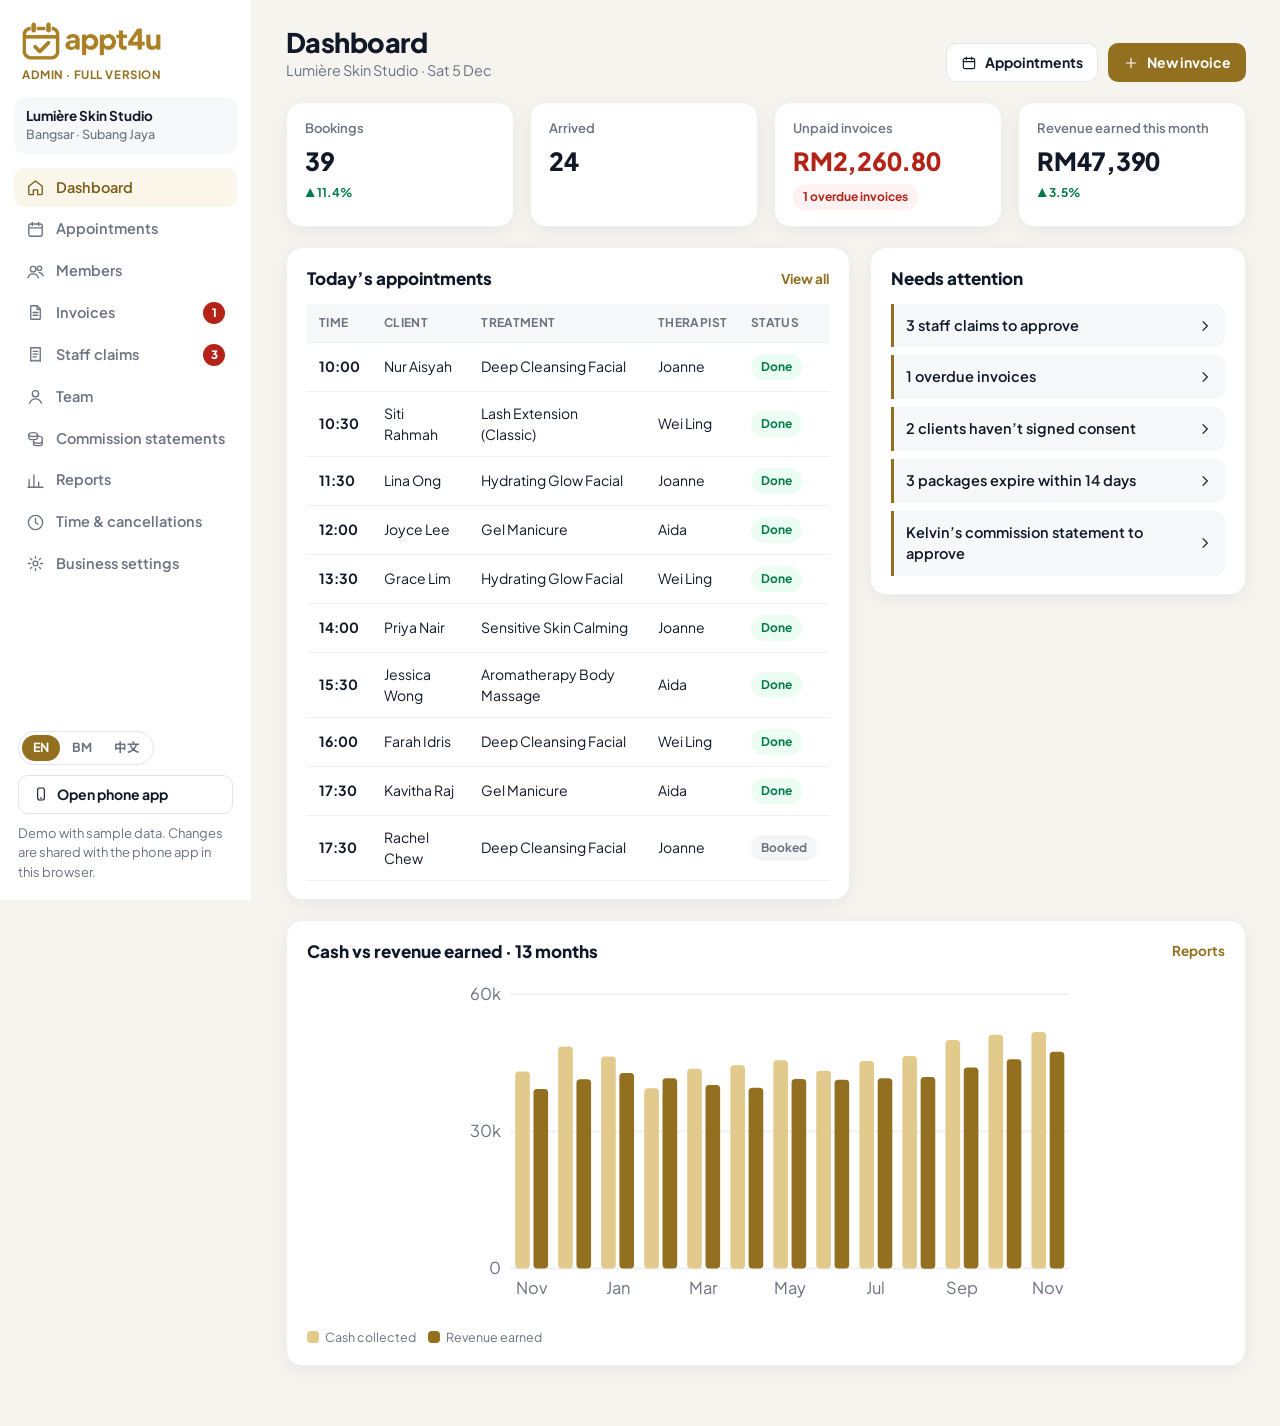
==== commit f6ce9d1f: "Version the CSS and JS links so updates show on a normal reload; set the admin logo size on the imag" ====
--- a/admin/index.html
+++ b/admin/index.html
@@ -12,14 +12,14 @@
 <link rel="preconnect" href="https://fonts.gstatic.com" crossorigin>
 <link rel="preconnect" href="https://images.unsplash.com">
 <link href="https://fonts.googleapis.com/css2?family=Plus+Jakarta+Sans:wght@400;500;600;700;800&family=Noto+Sans+SC:wght@400;500;700&display=swap" rel="stylesheet">
-<link rel="stylesheet" href="../styles.css">
-<link rel="stylesheet" href="admin.css">
+<link rel="stylesheet" href="../styles.css?v=20261110b">
+<link rel="stylesheet" href="admin.css?v=20261110b">
 </head>
 <body class="admin">
 <div id="admin"></div>
 <div id="modal"></div>
 <div id="toast" class="toast" role="status" aria-live="polite"></div>
-<script src="../app.js"></script>
-<script src="admin.js"></script>
+<script src="../app.js?v=20261110b"></script>
+<script src="admin.js?v=20261110b"></script>
 </body>
 </html>
--- a/admin/admin.css
+++ b/admin/admin.css
@@ -5,8 +5,8 @@
 
 .ad{display:grid;grid-template-columns:252px minmax(0,1fr);min-height:100vh}
 .ad-side{position:sticky;top:0;height:100vh;overflow:auto;background:#fff;border-right:1px solid var(--line);padding:22px 14px 18px;display:flex;flex-direction:column;gap:14px}
-.ad-logo{display:flex;flex-direction:column;gap:6px;padding:0 8px}
-.ad-logo img{height:34px;width:auto}
+.ad-logo{display:flex;flex-direction:column;align-items:flex-start;gap:6px;padding:0 8px}
+.ad-logo img{height:38px;width:auto;max-width:100%;object-fit:contain;align-self:flex-start}
 .ad-tag{font-size:11.5px;font-weight:700;letter-spacing:.05em;text-transform:uppercase;color:var(--primary)}
 .ad-biz{padding:10px 12px;border-radius:12px;background:var(--sand-2);font-weight:700;font-size:13.5px;line-height:1.35}
 .ad-biz span{font-weight:500;color:var(--body);font-size:12.5px}
@@ -81,7 +81,7 @@
 .invdoc.big{padding:34px 38px;gap:18px;border-radius:16px}
 .invdoc.big .inv-title{font-size:28px}
 .invdoc.big .inv-meta{grid-template-columns:repeat(4,minmax(0,1fr));font-size:12.5px}
-.invdoc .inv-logo{height:30px;width:auto;margin-bottom:6px}
+.invdoc .inv-logo{height:30px;width:auto;object-fit:contain;margin-bottom:6px}
 .invdoc .tot{margin-left:auto;width:min(320px,100%)}
 .ed-lines{width:100%;border-collapse:collapse;font-size:14px}
 .ed-lines th{text-align:left;font-size:12px;color:var(--body);font-weight:700;padding:0 6px 6px}
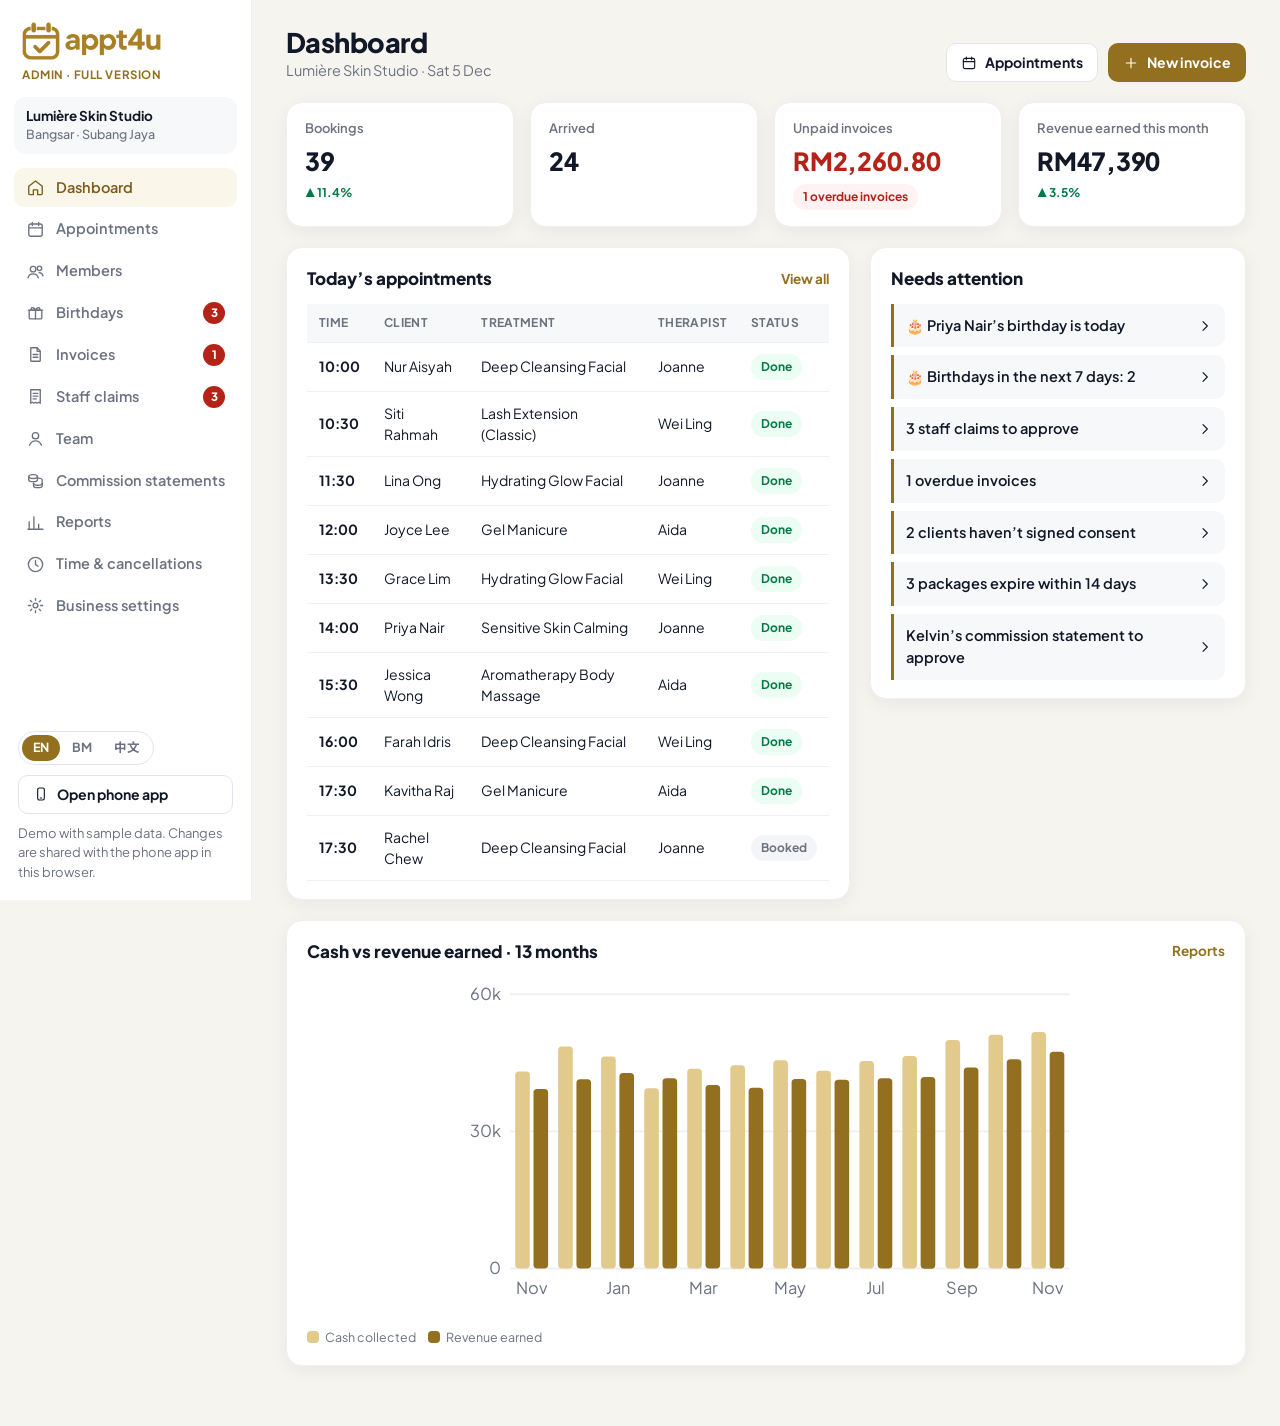
==== commit bff94d3e: "Member birthdays with reminders, wishes and custom birthday offers - Birthday field on member detail" ====
--- a/admin/index.html
+++ b/admin/index.html
@@ -12,14 +12,14 @@
 <link rel="preconnect" href="https://fonts.gstatic.com" crossorigin>
 <link rel="preconnect" href="https://images.unsplash.com">
 <link href="https://fonts.googleapis.com/css2?family=Plus+Jakarta+Sans:wght@400;500;600;700;800&family=Noto+Sans+SC:wght@400;500;700&display=swap" rel="stylesheet">
-<link rel="stylesheet" href="../styles.css?v=20261110b">
-<link rel="stylesheet" href="admin.css?v=20261110b">
+<link rel="stylesheet" href="../styles.css?v=20261110f">
+<link rel="stylesheet" href="admin.css?v=20261110f">
 </head>
 <body class="admin">
 <div id="admin"></div>
 <div id="modal"></div>
 <div id="toast" class="toast" role="status" aria-live="polite"></div>
-<script src="../app.js?v=20261110b"></script>
-<script src="admin.js?v=20261110b"></script>
+<script src="../app.js?v=20261110f"></script>
+<script src="admin.js?v=20261110f"></script>
 </body>
 </html>
--- a/styles.css
+++ b/styles.css
@@ -391,3 +391,14 @@
   .invdoc{position:fixed;left:0;top:0;width:100%;border:0;box-shadow:none;padding:0}
 }
 .inv-line label .field{color:var(--ink);font-size:16px}
+
+/* treatment records */
+.vcard .vrow{display:flex;flex-direction:column;gap:2px;padding:6px 0;border-top:1px solid var(--line)}
+.vcard .vrow span{font-size:12px;font-weight:700;color:var(--body);text-transform:uppercase;letter-spacing:.03em}
+.vcard .vrow p{font-size:14.5px;white-space:pre-wrap}
+.vcm{background:var(--sand-2);border-radius:12px 12px 12px 4px;padding:8px 12px;font-size:14px}
+.vcm small{display:block;color:var(--body);font-size:11.5px;margin-bottom:2px}
+.vhist summary{cursor:pointer;font-size:13px;color:var(--primary);font-weight:600}
+.vhist ul{margin:8px 0 0;padding-left:16px;font-size:13px;display:flex;flex-direction:column;gap:6px}
+.vdiff{font-size:12.5px}
+.vdiff s{color:var(--rose)}
--- a/admin/admin.css
+++ b/admin/admin.css
@@ -127,8 +127,11 @@
   .ad-side,.ad-head,.inv-side,.toast,#modal{display:none!important}
 }
 .dt .wide{min-width:240px}
-.dt td .sub{white-space:nowrap}
 .dt th,.dt td{padding-left:12px;padding-right:12px}
 .dt .acts .icon-btn{width:34px;height:34px;color:var(--body)}
 .dt .acts .icon-btn:hover{background:var(--rose-tint);color:var(--rose)}
 .dt td .pill{white-space:nowrap}
+.ad-card .tbl .sub{display:block;font-size:12.5px;color:var(--body);font-weight:500}
+.dt .acts.wrap{flex-wrap:wrap;white-space:normal;max-width:150px}
+.dt .sub{overflow-wrap:anywhere}
+.md .two{display:grid;grid-template-columns:1fr 1fr;gap:12px}
